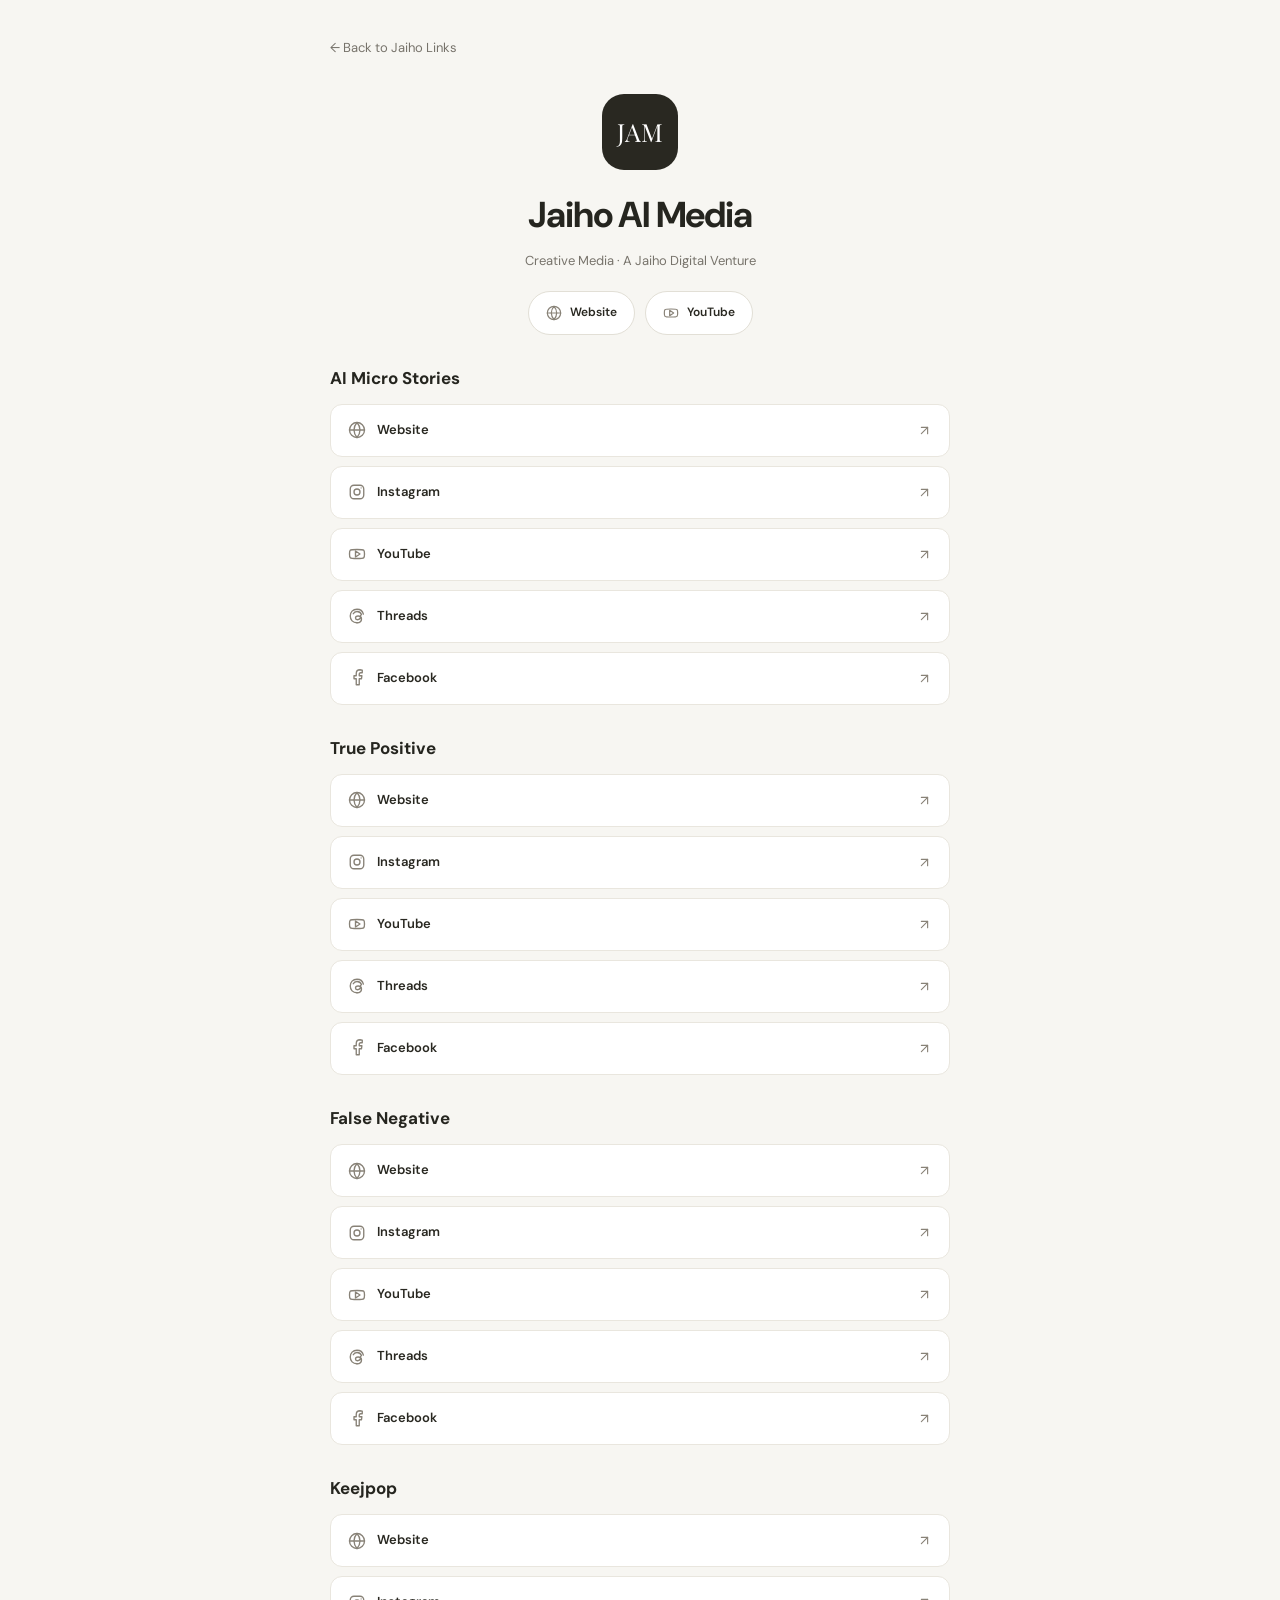
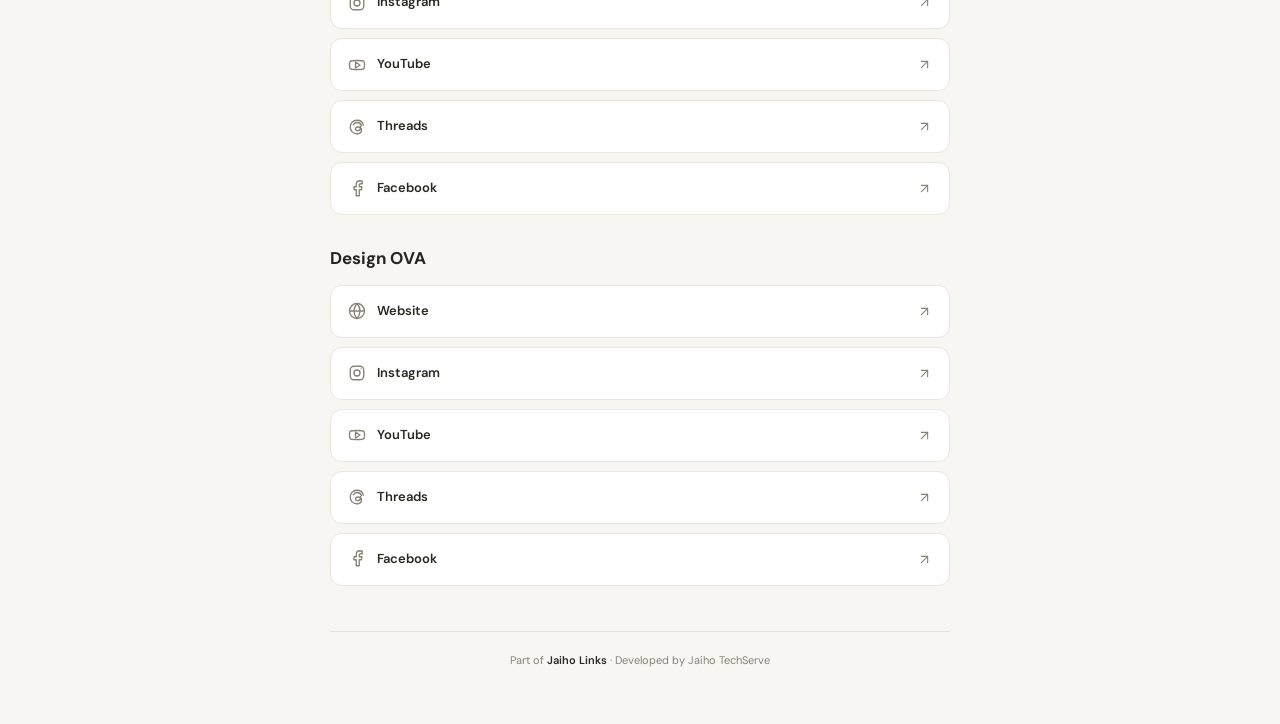
==== jlc/jaihoaimedia.html @ b67db8b3 "jaiho links" ====
<!DOCTYPE html>
<html lang="en">
<head>
    <meta charset="UTF-8">
    <meta name="viewport" content="width=device-width, initial-scale=1.0">

    <title>Jaiho AI Media | Jaiho Links</title>
    <meta name="description" content="All official links of Jaiho AI Media and its creative brands.">

    <link rel="stylesheet" href="../style.css">

    <link rel="preconnect" href="https://fonts.googleapis.com">
    <link rel="preconnect" href="https://fonts.gstatic.com" crossorigin>
    <link href="https://fonts.googleapis.com/css2?family=DM+Sans:wght@400;500;600;700;800&family=Playfair+Display:wght@400;500&display=swap" rel="stylesheet">

    <style>
        body {
            background: #f7f6f2;
        }

        .links-page {
            width: min(100% - 32px, 620px);
            margin: 0 auto;
            padding: 35px 0 55px;
        }

        .links-top {
            margin-bottom: 35px;
        }

        .links-top a {
            color: #77736b;
            font-size: 13px;
            text-decoration: none;
        }

        .profile {
            text-align: center;
            margin-bottom: 30px;
        }

        .profile-logo {
            width: 76px;
            height: 76px;
            border-radius: 22px;
            background: #292821;
            color: white;
            display: grid;
            place-items: center;
            margin: 0 auto 16px;
            font-family: "Playfair Display", serif;
            font-size: 25px;
        }

        .profile h1 {
            font-size: clamp(27px, 6vw, 36px);
            margin: 0 0 7px;
            letter-spacing: -1.2px;
        }

        .profile p {
            color: #77736b;
            font-size: 13px;
            margin: 0 0 20px;
        }

        .profile-actions {
            display: flex;
            justify-content: center;
            gap: 10px;
            flex-wrap: wrap;
        }

        .profile-actions a {
            display: inline-flex;
            align-items: center;
            gap: 8px;
            padding: 11px 17px;
            border: 1px solid #e2dfd6;
            border-radius: 30px;
            color: #292821;
            text-decoration: none;
            font-size: 12px;
            font-weight: 600;
            background: white;
        }

        .profile-actions a:hover {
            background: #292821;
            color: white;
        }

        .brand-section {
            margin-top: 30px;
        }

        .brand-heading {
            font-size: 17px;
            margin: 0 0 12px;
            font-weight: 700;
        }

        .brand-links {
            display: grid;
            gap: 9px;
        }

        .brand-link {
            display: flex;
            justify-content: space-between;
            align-items: center;
            gap: 12px;
            min-height: 53px;
            padding: 0 17px;
            background: #fff;
            border: 1px solid #e9e6de;
            border-radius: 12px;
            color: #292821;
            text-decoration: none;
            font-size: 13px;
            font-weight: 600;
            transition: .2s ease;
        }

        .brand-link:hover {
            border-color: #c77a51;
            transform: translateY(-2px);
        }

        .brand-link span {
            display: flex;
            align-items: center;
            gap: 11px;
        }

        .icon {
            width: 18px;
            height: 18px;
            flex-shrink: 0;
            color: #888277;
            fill: none;
            stroke: currentColor;
            stroke-width: 1.8;
            stroke-linecap: round;
            stroke-linejoin: round;
        }

        .brand-link .external {
            width: 15px;
            height: 15px;
        }

        .profile-actions .icon {
            width: 16px;
            height: 16px;
        }

        .links-footer {
            text-align: center;
            margin-top: 45px;
            padding-top: 20px;
            border-top: 1px solid #e5e1d8;
            color: #888277;
            font-size: 11px;
        }

        .links-footer a {
            color: #292821;
            text-decoration: none;
            font-weight: 600;
        }

        @media (max-width: 480px) {
            .links-page {
                padding-top: 22px;
            }

            .links-top {
                margin-bottom: 28px;
            }

            .brand-link {
                min-height: 50px;
                padding: 0 13px;
            }

            .brand-section {
                margin-top: 25px;
            }
        }
    </style>
</head>

<body>

    <!-- INLINE SVG ICONS -->
    <svg xmlns="http://www.w3.org/2000/svg" style="display:none">

        <symbol id="icon-globe" viewBox="0 0 24 24">
            <circle cx="12" cy="12" r="10"/>
            <path d="M2 12h20"/>
            <path d="M12 2a15.3 15.3 0 0 1 4 10 15.3 15.3 0 0 1-4 10 15.3 15.3 0 0 1-4-10 15.3 15.3 0 0 1 4-10z"/>
        </symbol>

        <symbol id="icon-instagram" viewBox="0 0 24 24">
            <rect x="3" y="3" width="18" height="18" rx="5"/>
            <circle cx="12" cy="12" r="4"/>
            <circle cx="17.5" cy="6.5" r="0.8" fill="currentColor" stroke="none"/>
        </symbol>

        <symbol id="icon-youtube" viewBox="0 0 24 24">
            <path d="M22 12s0-4-1-5-4-1-9-1-8 0-9 1-1 5-1 5 0 4 1 5 4 1 9 1 8 0 9-1 1-5 1-5z"/>
            <path d="m10 8 6 4-6 4z"/>
        </symbol>

        <symbol id="icon-facebook" viewBox="0 0 24 24">
            <path d="M15 21v-8h3l.5-4H15V7c0-1.2.4-2 2-2h2V1.4A25 25 0 0 0 16 1c-3 0-5 1.8-5 5v3H8v4h3v8z"/>
        </symbol>

        <symbol id="icon-threads" viewBox="0 0 24 24">
            <path d="M12 21c-5.5 0-9-3.7-9-9s3.5-9 9-9c4.6 0 7.5 2.5 8.5 6.5"/>
            <path d="M12 21c3.5 0 6-2 6-5 0-2.5-1.8-4-4.5-4-2 0-3.5 1-3.5 2.8 0 1.5 1 2.2 2.5 2.2 2.8 0 4.5-2.5 4.5-6"/>
            <path d="M7 9c1-2 3-3 5-3 3 0 5 1.5 6 4"/>
        </symbol>

        <symbol id="icon-external" viewBox="0 0 24 24">
            <path d="M7 17 17 7"/>
            <path d="M7 7h10v10"/>
        </symbol>

    </svg>

    <main class="links-page">

        <div class="links-top">
            <a href="../index.html">← Back to Jaiho Links</a>
        </div>

        <!-- COMPANY PROFILE -->
        <header class="profile">

            <div class="profile-logo">JAM</div>

            <h1>Jaiho AI Media</h1>

            <p>Creative Media · A Jaiho Digital Venture</p>

            <div class="profile-actions">

                <a href="https://jaihoaimedia.vercel.app/" target="_blank" rel="noopener noreferrer">
                    <svg class="icon"><use href="#icon-globe"/></svg>
                    Website
                </a>

                <a href="https://www.youtube.com/@JaihoMedia" target="_blank" rel="noopener noreferrer">
                    <svg class="icon"><use href="#icon-youtube"/></svg>
                    YouTube
                </a>

            </div>
        </header>

        <!-- AI MICRO STORIES -->
        <section class="brand-section">
            <h2 class="brand-heading">AI Micro Stories</h2>

            <div class="brand-links">

                <a class="brand-link" href="https://aimicrostories.vercel.app/" target="_blank" rel="noopener noreferrer">
                    <span><svg class="icon"><use href="#icon-globe"/></svg> Website</span>
                    <svg class="icon external"><use href="#icon-external"/></svg>
                </a>

                <a class="brand-link" href="https://www.instagram.com/aimicrostories" target="_blank" rel="noopener noreferrer">
                    <span><svg class="icon"><use href="#icon-instagram"/></svg> Instagram</span>
                    <svg class="icon external"><use href="#icon-external"/></svg>
                </a>

                <a class="brand-link" href="https://www.youtube.com/@aimicrostories" target="_blank" rel="noopener noreferrer">
                    <span><svg class="icon"><use href="#icon-youtube"/></svg> YouTube</span>
                    <svg class="icon external"><use href="#icon-external"/></svg>
                </a>

                <a class="brand-link" href="https://www.threads.com/@aimicrostories" target="_blank" rel="noopener noreferrer">
                    <span><svg class="icon"><use href="#icon-threads"/></svg> Threads</span>
                    <svg class="icon external"><use href="#icon-external"/></svg>
                </a>

                <a class="brand-link" href="https://www.facebook.com/people/AI-Micro-Stories/61588365518687/" target="_blank" rel="noopener noreferrer">
                    <span><svg class="icon"><use href="#icon-facebook"/></svg> Facebook</span>
                    <svg class="icon external"><use href="#icon-external"/></svg>
                </a>

            </div>
        </section>

        <!-- TRUE POSITIVE -->
        <section class="brand-section">
            <h2 class="brand-heading">True Positive</h2>

            <div class="brand-links">

                <a class="brand-link" href="https://true-positive.vercel.app/" target="_blank" rel="noopener noreferrer">
                    <span><svg class="icon"><use href="#icon-globe"/></svg> Website</span>
                    <svg class="icon external"><use href="#icon-external"/></svg>
                </a>

                <a class="brand-link" href="https://www.instagram.com/true.positive.7/" target="_blank" rel="noopener noreferrer">
                    <span><svg class="icon"><use href="#icon-instagram"/></svg> Instagram</span>
                    <svg class="icon external"><use href="#icon-external"/></svg>
                </a>

                <a class="brand-link" href="https://www.youtube.com/@true-positive" target="_blank" rel="noopener noreferrer">
                    <span><svg class="icon"><use href="#icon-youtube"/></svg> YouTube</span>
                    <svg class="icon external"><use href="#icon-external"/></svg>
                </a>

                <a class="brand-link" href="https://www.threads.com/@true.positive.7" target="_blank" rel="noopener noreferrer">
                    <span><svg class="icon"><use href="#icon-threads"/></svg> Threads</span>
                    <svg class="icon external"><use href="#icon-external"/></svg>
                </a>

                <a class="brand-link" href="https://www.facebook.com/people/True-Positive/61588286412927/" target="_blank" rel="noopener noreferrer">
                    <span><svg class="icon"><use href="#icon-facebook"/></svg> Facebook</span>
                    <svg class="icon external"><use href="#icon-external"/></svg>
                </a>

            </div>
        </section>

        <!-- FALSE NEGATIVE -->
        <section class="brand-section">
            <h2 class="brand-heading">False Negative</h2>

            <div class="brand-links">

                <a class="brand-link" href="https://falsenegative.vercel.app/" target="_blank" rel="noopener noreferrer">
                    <span><svg class="icon"><use href="#icon-globe"/></svg> Website</span>
                    <svg class="icon external"><use href="#icon-external"/></svg>
                </a>

                <a class="brand-link" href="https://www.instagram.com/false.negative.ai" target="_blank" rel="noopener noreferrer">
                    <span><svg class="icon"><use href="#icon-instagram"/></svg> Instagram</span>
                    <svg class="icon external"><use href="#icon-external"/></svg>
                </a>

                <a class="brand-link" href="https://www.youtube.com/falsenegative" target="_blank" rel="noopener noreferrer">
                    <span><svg class="icon"><use href="#icon-youtube"/></svg> YouTube</span>
                    <svg class="icon external"><use href="#icon-external"/></svg>
                </a>

                <a class="brand-link" href="https://www.threads.com/@false.negative.ai" target="_blank" rel="noopener noreferrer">
                    <span><svg class="icon"><use href="#icon-threads"/></svg> Threads</span>
                    <svg class="icon external"><use href="#icon-external"/></svg>
                </a>

                <a class="brand-link" href="https://www.facebook.com/falsenegative.ai" target="_blank" rel="noopener noreferrer">
                    <span><svg class="icon"><use href="#icon-facebook"/></svg> Facebook</span>
                    <svg class="icon external"><use href="#icon-external"/></svg>
                </a>

            </div>
        </section>

        <!-- KEEJPOP -->
        <section class="brand-section">
            <h2 class="brand-heading">Keejpop</h2>

            <div class="brand-links">

                <a class="brand-link" href="https://keejpop.vercel.app/" target="_blank" rel="noopener noreferrer">
                    <span><svg class="icon"><use href="#icon-globe"/></svg> Website</span>
                    <svg class="icon external"><use href="#icon-external"/></svg>
                </a>

                <a class="brand-link" href="https://www.instagram.com/keejpop" target="_blank" rel="noopener noreferrer">
                    <span><svg class="icon"><use href="#icon-instagram"/></svg> Instagram</span>
                    <svg class="icon external"><use href="#icon-external"/></svg>
                </a>

                <a class="brand-link" href="https://www.youtube.com/@keejpop" target="_blank" rel="noopener noreferrer">
                    <span><svg class="icon"><use href="#icon-youtube"/></svg> YouTube</span>
                    <svg class="icon external"><use href="#icon-external"/></svg>
                </a>

                <a class="brand-link" href="https://www.threads.com/@keejpop" target="_blank" rel="noopener noreferrer">
                    <span><svg class="icon"><use href="#icon-threads"/></svg> Threads</span>
                    <svg class="icon external"><use href="#icon-external"/></svg>
                </a>

                <a class="brand-link" href="https://www.facebook.com/keejpop" target="_blank" rel="noopener noreferrer">
                    <span><svg class="icon"><use href="#icon-facebook"/></svg> Facebook</span>
                    <svg class="icon external"><use href="#icon-external"/></svg>
                </a>

            </div>
        </section>

        <!-- DESIGN OVA -->
        <section class="brand-section">
            <h2 class="brand-heading">Design OVA</h2>

            <div class="brand-links">

                <a class="brand-link" href="https://designova.vercel.app/" target="_blank" rel="noopener noreferrer">
                    <span><svg class="icon"><use href="#icon-globe"/></svg> Website</span>
                    <svg class="icon external"><use href="#icon-external"/></svg>
                </a>

                <a class="brand-link" href="https://www.instagram.com/designova" target="_blank" rel="noopener noreferrer">
                    <span><svg class="icon"><use href="#icon-instagram"/></svg> Instagram</span>
                    <svg class="icon external"><use href="#icon-external"/></svg>
                </a>

                <a class="brand-link" href="https://www.youtube.com/@DesignOVA" target="_blank" rel="noopener noreferrer">
                    <span><svg class="icon"><use href="#icon-youtube"/></svg> YouTube</span>
                    <svg class="icon external"><use href="#icon-external"/></svg>
                </a>

                <a class="brand-link" href="https://www.threads.com/@designova" target="_blank" rel="noopener noreferrer">
                    <span><svg class="icon"><use href="#icon-threads"/></svg> Threads</span>
                    <svg class="icon external"><use href="#icon-external"/></svg>
                </a>

                <a class="brand-link" href="https://www.facebook.com/designova" target="_blank" rel="noopener noreferrer">
                    <span><svg class="icon"><use href="#icon-facebook"/></svg> Facebook</span>
                    <svg class="icon external"><use href="#icon-external"/></svg>
                </a>

            </div>
        </section>

        <footer class="links-footer">
            Part of <a href="../index.html">Jaiho Links</a>
            · Developed by Jaiho TechServe
        </footer>

    </main>

</body>
</html>
---- style.css ----
/* =========================================================
   JAIHO LINKS
   Developed by Jaiho TechServe
   Global Design System
   ========================================================= */

/* -------------------------
   1. ROOT & DESIGN TOKENS
------------------------- */

:root {
    --background: #f8f7f3;
    --surface: #ffffff;
    --surface-soft: #f0efe9;

    --text-primary: #25251f;
    --text-secondary: #77776e;
    --text-muted: #a3a197;

    --border: #e8e6de;
    --border-strong: #d9d7ce;

    --accent: #a36f4f;
    --accent-soft: #f0e7df;

    --success: #557b61;

    --font-primary: 'DM Sans', sans-serif;
    --font-editorial: 'Playfair Display', serif;

    --container-width: 1080px;
    --content-width: 680px;

    --radius-small: 8px;
    --radius-medium: 14px;
    --radius-large: 22px;
    --radius-pill: 100px;

    --transition: 220ms ease;
    --shadow-soft: 0 8px 30px rgba(35, 34, 28, 0.035);
}


/* -------------------------
   2. RESET
------------------------- */

* {
    margin: 0;
    padding: 0;
    box-sizing: border-box;
}

html {
    scroll-behavior: smooth;
    scroll-padding-top: 90px;
}

body {
    min-height: 100vh;
    background: var(--background);
    color: var(--text-primary);
    font-family: var(--font-primary);
    font-size: 15px;
    line-height: 1.6;
    -webkit-font-smoothing: antialiased;
    text-rendering: optimizeLegibility;
}

a {
    color: inherit;
    text-decoration: none;
}

button,
input {
    font: inherit;
}

button {
    cursor: pointer;
}

img {
    display: block;
    max-width: 100%;
}

ul {
    list-style: none;
}

::selection {
    background: #e8d5c4;
    color: var(--text-primary);
}


/* -------------------------
   3. GLOBAL LAYOUT
------------------------- */

.container {
    width: min(
        calc(100% - 48px),
        var(--container-width)
    );
    margin-inline: auto;
}

.content-container {
    width: min(
        calc(100% - 48px),
        var(--content-width)
    );
    margin-inline: auto;
}

.section {
    padding-block: 64px;
}

.section-header {
    display: flex;
    align-items: center;
    justify-content: space-between;
    gap: 20px;
    margin-bottom: 24px;
}

.section-title {
    font-size: 19px;
    font-weight: 600;
    letter-spacing: -0.6px;
}

.section-description {
    margin-top: 5px;
    color: var(--text-secondary);
    font-size: 13px;
}


/* -------------------------
   4. NAVIGATION
------------------------- */

.navbar {
    position: sticky;
    top: 0;
    z-index: 100;
    width: 100%;
    background: rgba(248, 247, 243, 0.92);
    border-bottom: 1px solid var(--border);
    backdrop-filter: blur(14px);
    -webkit-backdrop-filter: blur(14px);
}

.navbar-inner {
    min-height: 76px;
    display: flex;
    align-items: center;
    justify-content: space-between;
}

.brand {
    display: inline-flex;
    align-items: center;
    gap: 10px;
    font-size: 19px;
    font-weight: 700;
    letter-spacing: -1px;
}

.brand-mark {
    width: 33px;
    height: 33px;
    display: grid;
    place-items: center;
    background: var(--text-primary);
    color: #fff;
    border-radius: 9px;
    font-family: var(--font-editorial);
    font-size: 19px;
}

.brand-text {
    letter-spacing: -1px;
}

.brand-text span {
    color: var(--accent);
}

.nav-links {
    display: flex;
    align-items: center;
    gap: 28px;
}

.nav-links a {
    color: var(--text-secondary);
    font-size: 13px;
    transition: color var(--transition);
}

.nav-links a:hover {
    color: var(--text-primary);
}

.nav-external {
    display: inline-flex;
    align-items: center;
    gap: 6px;
}


/* -------------------------
   5. HERO
------------------------- */

.hero {
    padding-block: 100px 76px;
    text-align: center;
}

.hero-label {
    display: inline-flex;
    align-items: center;
    gap: 8px;
    padding: 7px 13px;
    border: 1px solid var(--border);
    border-radius: var(--radius-pill);
    color: var(--text-secondary);
    font-size: 11px;
    letter-spacing: 1px;
    text-transform: uppercase;
}

.hero-label-dot {
    width: 6px;
    height: 6px;
    border-radius: 50%;
    background: var(--success);
}

.hero-title {
    margin-top: 26px;
    font-size: clamp(44px, 7vw, 76px);
    font-weight: 600;
    line-height: 1.08;
    letter-spacing: -4px;
}

.hero-title .editorial {
    font-family: var(--font-editorial);
    font-weight: 400;
    font-style: italic;
    color: var(--accent);
}

.hero-description {
    max-width: 480px;
    margin: 22px auto 0;
    color: var(--text-secondary);
    font-size: 15px;
    line-height: 1.9;
}

.hero-actions {
    display: flex;
    align-items: center;
    justify-content: center;
    gap: 12px;
    margin-top: 30px;
}


/* -------------------------
   6. BUTTONS
------------------------- */

.button {
    min-height: 44px;
    display: inline-flex;
    align-items: center;
    justify-content: center;
    gap: 9px;
    padding: 0 19px;
    border: 1px solid transparent;
    border-radius: var(--radius-pill);
    font-size: 13px;
    font-weight: 500;
    transition:
        background var(--transition),
        border-color var(--transition),
        color var(--transition),
        transform var(--transition);
}

.button:hover {
    transform: translateY(-2px);
}

.button-primary {
    background: var(--text-primary);
    color: white;
}

.button-primary:hover {
    background: #414139;
}

.button-secondary {
    background: transparent;
    border-color: var(--border-strong);
    color: var(--text-primary);
}

.button-secondary:hover {
    background: var(--surface);
    border-color: var(--text-primary);
}


/* -------------------------
   7. SEARCH
------------------------- */

.search-wrapper {
    width: min(100%, 540px);
    margin: 0 auto;
}

.search-box {
    width: 100%;
    min-height: 54px;
    display: flex;
    align-items: center;
    gap: 13px;
    padding-inline: 18px;
    background: var(--surface);
    border: 1px solid var(--border);
    border-radius: var(--radius-medium);
    box-shadow: var(--shadow-soft);
    transition: border-color var(--transition);
}

.search-box:focus-within {
    border-color: var(--accent);
}

.search-box input {
    width: 100%;
    background: transparent;
    border: none;
    outline: none;
    color: var(--text-primary);
    font-size: 13px;
}

.search-box input::placeholder {
    color: var(--text-muted);
}

.search-icon {
    color: var(--text-muted);
    flex-shrink: 0;
}


/* -------------------------
   8. CATEGORY FILTERS
------------------------- */

.category-filters {
    display: flex;
    align-items: center;
    justify-content: center;
    flex-wrap: wrap;
    gap: 9px;
    margin-top: 22px;
}

.category-button {
    padding: 8px 15px;
    background: transparent;
    border: 1px solid var(--border);
    border-radius: var(--radius-pill);
    color: var(--text-secondary);
    font-size: 12px;
    transition: all var(--transition);
}

.category-button:hover,
.category-button.active {
    background: var(--text-primary);
    border-color: var(--text-primary);
    color: white;
}


/* -------------------------
   9. DIRECTORY GRID
------------------------- */

.directory-grid {
    display: grid;
    grid-template-columns: repeat(2, minmax(0, 1fr));
    gap: 16px;
}

.directory-card {
    position: relative;
    display: flex;
    flex-direction: column;
    min-height: 190px;
    padding: 25px;
    overflow: hidden;
    background: var(--surface);
    border: 1px solid var(--border);
    border-radius: var(--radius-large);
    transition:
        transform var(--transition),
        border-color var(--transition),
        box-shadow var(--transition);
}

.directory-card:hover {
    transform: translateY(-4px);
    border-color: var(--border-strong);
    box-shadow: var(--shadow-soft);
}

.directory-card-top {
    display: flex;
    align-items: center;
    justify-content: space-between;
}

.directory-logo {
    width: 45px;
    height: 45px;
    display: grid;
    place-items: center;
    overflow: hidden;
    background: var(--surface-soft);
    border-radius: 13px;
    color: var(--text-primary);
}

.directory-logo img {
    width: 100%;
    height: 100%;
    object-fit: cover;
}

.directory-card-arrow {
    width: 34px;
    height: 34px;
    display: grid;
    place-items: center;
    border: 1px solid var(--border);
    border-radius: 50%;
    color: var(--text-secondary);
    transition: all var(--transition);
}

.directory-card:hover .directory-card-arrow {
    background: var(--text-primary);
    border-color: var(--text-primary);
    color: white;
    transform: rotate(45deg);
}

.directory-card-content {
    margin-top: auto;
    padding-top: 25px;
}

.directory-card-title {
    font-size: 17px;
    font-weight: 600;
    letter-spacing: -0.5px;
}

.directory-card-description {
    margin-top: 5px;
    color: var(--text-secondary);
    font-size: 12px;
    line-height: 1.7;
}

.directory-card-meta {
    display: inline-block;
    margin-top: 13px;
    color: var(--text-muted);
    font-size: 10px;
    letter-spacing: 0.8px;
    text-transform: uppercase;
}


/* -------------------------
   10. ENTITY PAGE HEADER
------------------------- */

.entity-header {
    padding-block: 80px 48px;
    text-align: center;
}

.entity-logo {
    width: 82px;
    height: 82px;
    display: grid;
    place-items: center;
    margin: 0 auto 23px;
    overflow: hidden;
    background: var(--surface-soft);
    border: 1px solid var(--border);
    border-radius: 24px;
    font-family: var(--font-editorial);
    font-size: 32px;
}

.entity-logo img {
    width: 100%;
    height: 100%;
    object-fit: cover;
}

.entity-type {
    display: inline-block;
    color: var(--accent);
    font-size: 11px;
    font-weight: 600;
    letter-spacing: 1.5px;
    text-transform: uppercase;
}

.entity-title {
    margin-top: 12px;
    font-size: clamp(32px, 6vw, 48px);
    font-weight: 600;
    letter-spacing: -2px;
    line-height: 1.2;
}

.entity-description {
    max-width: 480px;
    margin: 15px auto 0;
    color: var(--text-secondary);
    font-size: 14px;
    line-height: 1.9;
}

.entity-website {
    margin-top: 22px;
}


/* -------------------------
   11. LINK LIST
------------------------- */

.link-list {
    display: flex;
    flex-direction: column;
    gap: 11px;
}

.link-card {
    min-height: 68px;
    display: flex;
    align-items: center;
    gap: 15px;
    padding: 13px 17px;
    background: var(--surface);
    border: 1px solid var(--border);
    border-radius: var(--radius-medium);
    transition:
        transform var(--transition),
        border-color var(--transition),
        box-shadow var(--transition);
}

.link-card:hover {
    transform: translateY(-2px);
    border-color: var(--border-strong);
    box-shadow: var(--shadow-soft);
}

.link-icon {
    width: 39px;
    height: 39px;
    display: grid;
    place-items: center;
    flex-shrink: 0;
    background: var(--surface-soft);
    border-radius: 11px;
    color: var(--text-primary);
}

.link-info {
    flex: 1;
    min-width: 0;
}

.link-name {
    font-size: 13px;
    font-weight: 600;
}

.link-description {
    margin-top: 2px;
    color: var(--text-secondary);
    font-size: 11px;
}

.link-arrow {
    flex-shrink: 0;
    color: var(--text-muted);
    transition: transform var(--transition);
}

.link-card:hover .link-arrow {
    color: var(--accent);
    transform: translate(3px, -3px);
}


/* -------------------------
   12. PRODUCTS
------------------------- */

.product-grid {
    display: grid;
    grid-template-columns: repeat(2, minmax(0, 1fr));
    gap: 12px;
}

.product-card {
    display: flex;
    align-items: center;
    gap: 13px;
    padding: 17px;
    background: var(--surface);
    border: 1px solid var(--border);
    border-radius: var(--radius-medium);
    transition: all var(--transition);
}

.product-card:hover {
    transform: translateY(-3px);
    border-color: var(--border-strong);
    box-shadow: var(--shadow-soft);
}

.product-card .product-logo {
    width: 42px;
    height: 42px;
    display: grid;
    place-items: center;
    flex-shrink: 0;
    overflow: hidden;
    background: var(--surface-soft);
    border-radius: 12px;
}

.product-logo img {
    width: 100%;
    height: 100%;
    object-fit: cover;
}

.product-info {
    flex: 1;
    min-width: 0;
}

.product-name {
    font-size: 13px;
    font-weight: 600;
}

.product-description {
    margin-top: 3px;
    color: var(--text-secondary);
    font-size: 11px;
    line-height: 1.5;
}


/* -------------------------
   13. BREADCRUMBS
------------------------- */

.breadcrumb {
    display: flex;
    align-items: center;
    flex-wrap: wrap;
    gap: 9px;
    color: var(--text-muted);
    font-size: 11px;
}

.breadcrumb a {
    transition: color var(--transition);
}

.breadcrumb a:hover {
    color: var(--text-primary);
}

.breadcrumb-separator {
    color: var(--border-strong);
}


/* -------------------------
   14. EMPTY & LOADING STATES
------------------------- */

.empty-state {
    padding: 50px 20px;
    text-align: center;
    background: var(--surface);
    border: 1px dashed var(--border-strong);
    border-radius: var(--radius-large);
}

.empty-state h3 {
    font-size: 16px;
    font-weight: 600;
}

.empty-state p {
    margin-top: 7px;
    color: var(--text-secondary);
    font-size: 12px;
}

.loading-state {
    padding: 40px 20px;
    color: var(--text-secondary);
    text-align: center;
    font-size: 13px;
}

.error-state {
    padding: 30px 20px;
    color: #9a554c;
    text-align: center;
    font-size: 13px;
}


/* -------------------------
   15. FOOTER
------------------------- */

.footer {
    margin-top: 75px;
    padding-block: 35px;
    border-top: 1px solid var(--border);
}

.footer-inner {
    display: flex;
    align-items: center;
    justify-content: space-between;
    gap: 20px;
}

.footer-brand {
    font-size: 13px;
    font-weight: 600;
}

.footer-description {
    margin-top: 4px;
    color: var(--text-muted);
    font-size: 11px;
}

.footer-links {
    display: flex;
    align-items: center;
    gap: 18px;
}

.footer-links a {
    color: var(--text-secondary);
    font-size: 11px;
    transition: color var(--transition);
}

.footer-links a:hover {
    color: var(--text-primary);
}

.footer-bottom {
    margin-top: 23px;
    padding-top: 19px;
    border-top: 1px solid var(--border);
    color: var(--text-muted);
    font-size: 10px;
    text-align: center;
}


/* -------------------------
   16. SUBTLE ANIMATIONS
------------------------- */

@keyframes fadeUp {
    from {
        opacity: 0;
        transform: translateY(12px);
    }

    to {
        opacity: 1;
        transform: translateY(0);
    }
}

.animate-in {
    animation: fadeUp 500ms ease both;
}

.animate-delay-1 {
    animation-delay: 100ms;
}

.animate-delay-2 {
    animation-delay: 200ms;
}

.animate-delay-3 {
    animation-delay: 300ms;
}


/* -------------------------
   17. RESPONSIVE
------------------------- */

@media (max-width: 768px) {

    .container,
    .content-container {
        width: min(calc(100% - 32px), var(--container-width));
    }

    .navbar-inner {
        min-height: 66px;
    }

    .nav-links {
        gap: 16px;
    }

    .hero {
        padding-block: 76px 55px;
    }

    .hero-title {
        letter-spacing: -2.5px;
    }

    .section {
        padding-block: 45px;
    }

    .entity-header {
        padding-block: 60px 35px;
    }

    .footer {
        margin-top: 50px;
    }
}


@media (max-width: 520px) {

    .nav-links {
        gap: 12px;
    }

    .nav-links a {
        font-size: 11px;
    }

    .brand {
        font-size: 17px;
    }

    .brand-mark {
        width: 30px;
        height: 30px;
    }

    .hero {
        padding-block: 65px 45px;
    }

    .hero-title {
        font-size: 45px;
        letter-spacing: -2.5px;
    }

    .hero-description {
        font-size: 13px;
    }

    .hero-actions {
        flex-direction: column;
    }

    .hero-actions .button {
        width: 100%;
    }

    .directory-grid {
        grid-template-columns: 1fr;
        gap: 12px;
    }

    .directory-card {
        min-height: 165px;
        padding: 20px;
    }

    .product-grid {
        grid-template-columns: 1fr;
    }

    .section-header {
        align-items: flex-start;
    }

    .footer-inner {
        flex-direction: column;
        align-items: flex-start;
    }

    .footer-links {
        flex-wrap: wrap;
    }

    .entity-title {
        letter-spacing: -1.5px;
    }
}


/* -------------------------
   18. ACCESSIBILITY
------------------------- */

:focus-visible {
    outline: 2px solid var(--accent);
    outline-offset: 4px;
}

@media (prefers-reduced-motion: reduce) {

    *,
    *::before,
    *::after {
        scroll-behavior: auto !important;
        animation-duration: 0.01ms !important;
        animation-iteration-count: 1 !important;
        transition-duration: 0.01ms !important;
    }
}
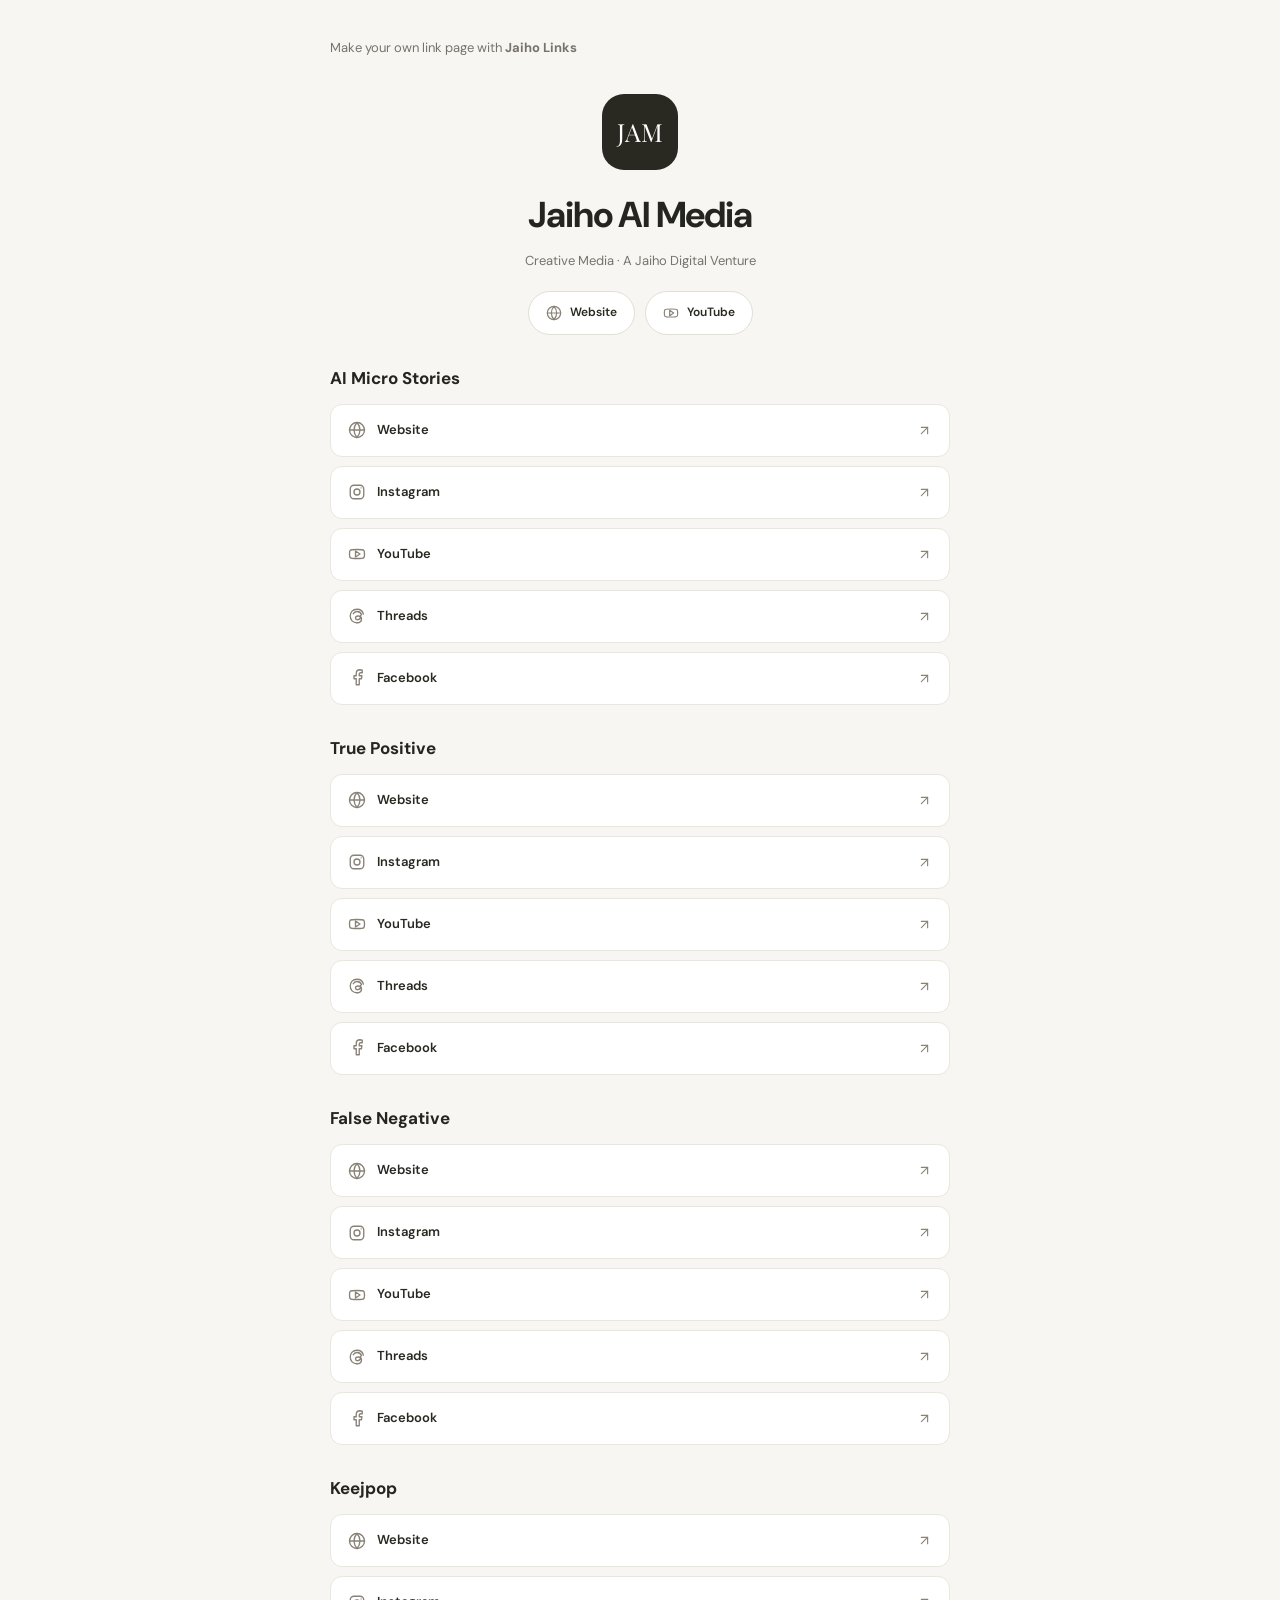
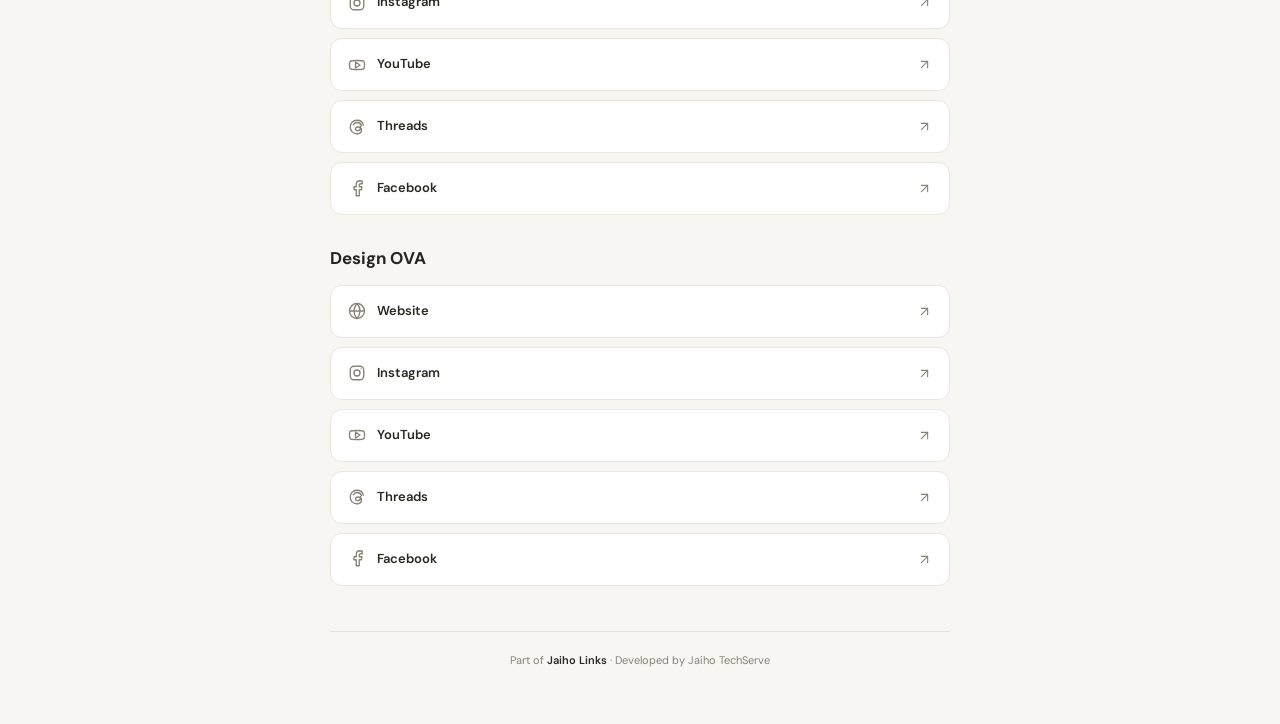
==== commit 06266ea1: "jaihoaimedia" ====
--- a/jlc/jaihoaimedia.html
+++ b/jlc/jaihoaimedia.html
@@ -234,7 +234,7 @@
     <main class="links-page">
 
         <div class="links-top">
-            <a href="../index.html">← Back to Jaiho Links</a>
+            <a href="../index.html">Make your own link page with <strong>Jaiho Links</strong></a>
         </div>
 
         <!-- COMPANY PROFILE -->
